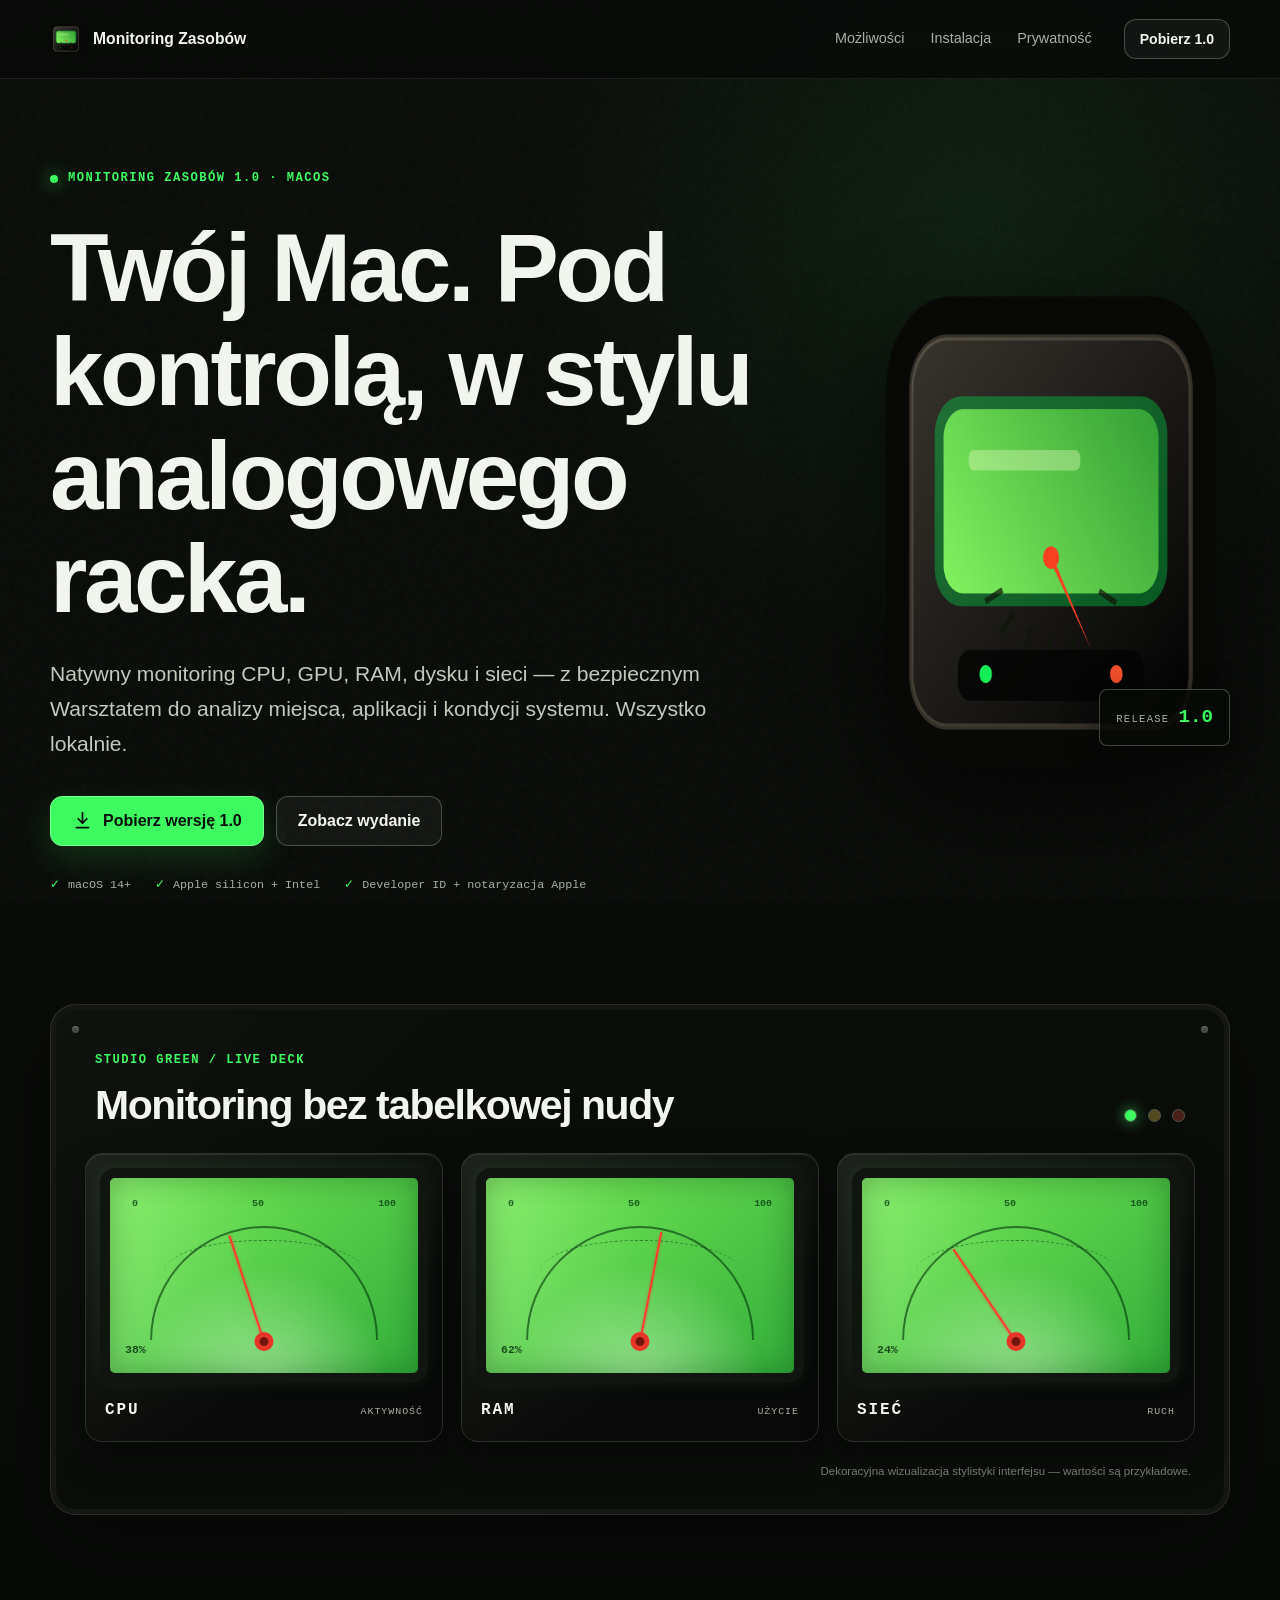
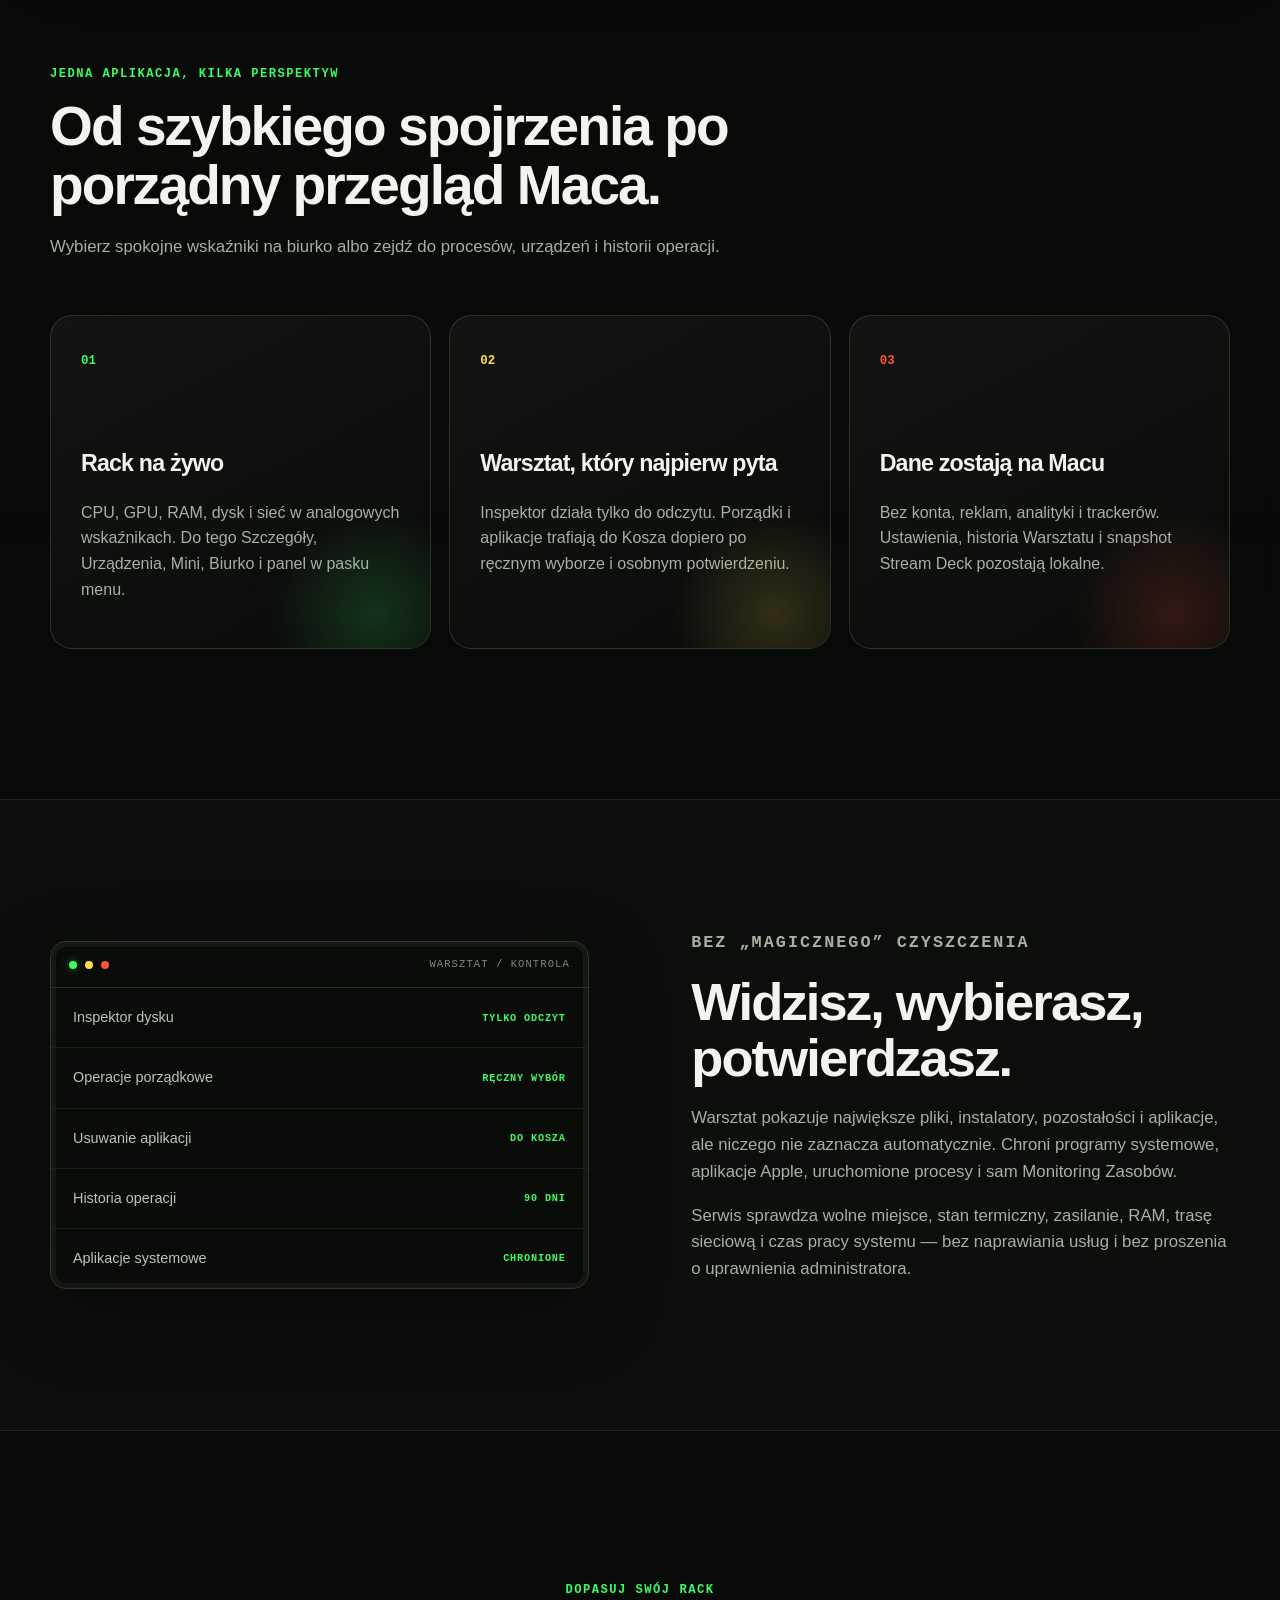
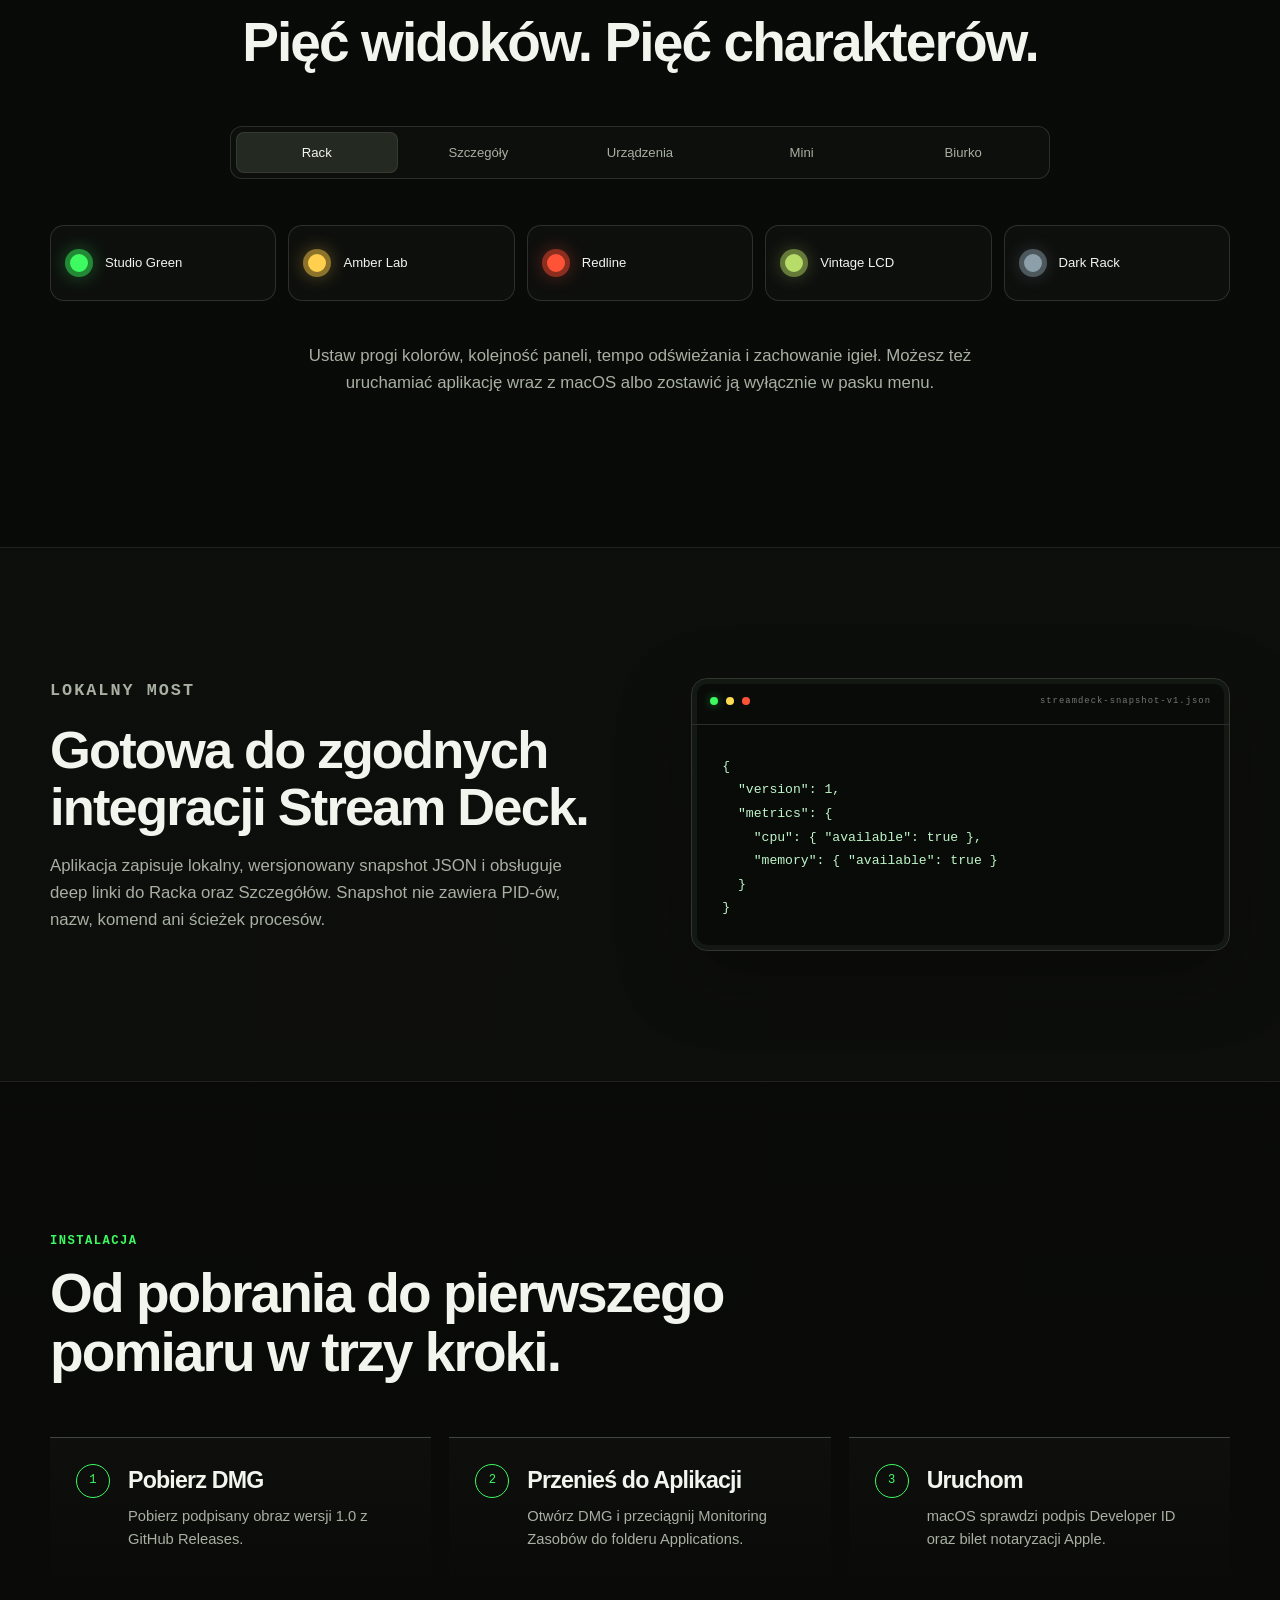
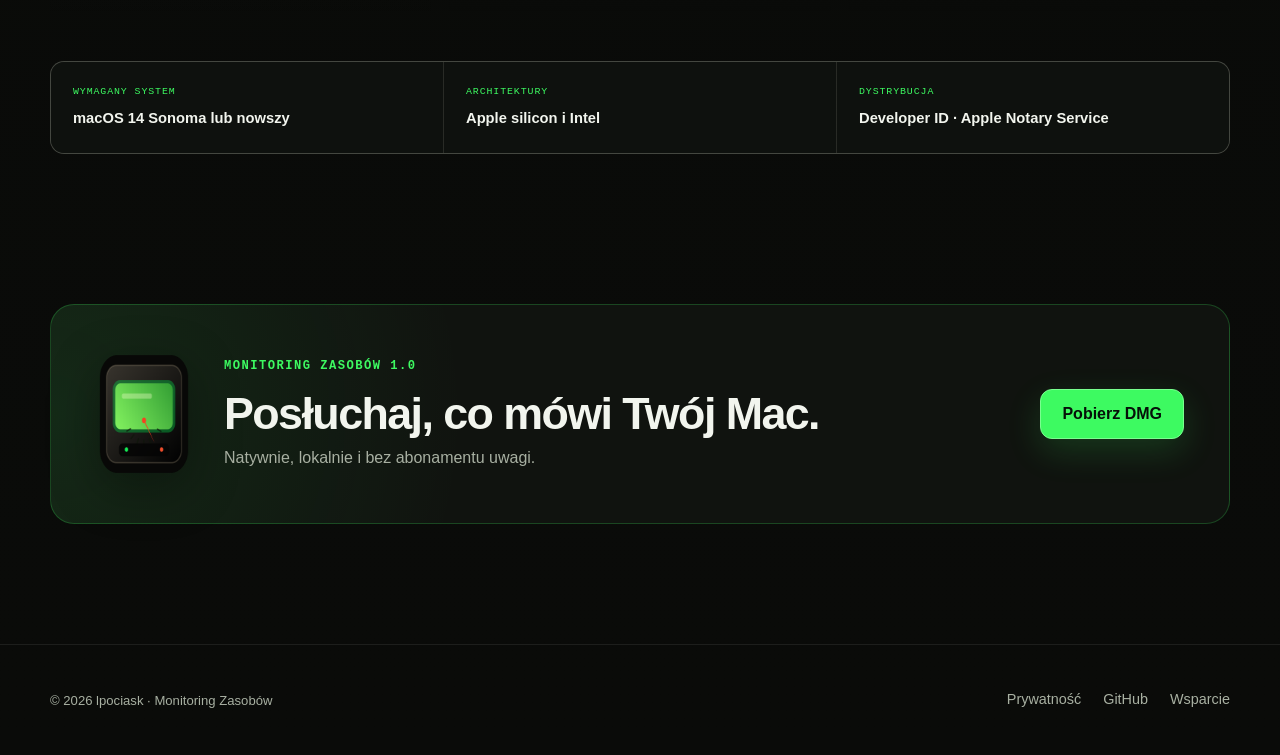
==== index.html @ 0072264d "Publish Monitoring Zasobów 1.0 site" ====
<!doctype html>
<html lang="pl">
  <head>
    <meta charset="utf-8">
    <meta name="viewport" content="width=device-width, initial-scale=1">
    <meta name="color-scheme" content="dark">
    <meta name="theme-color" content="#11140f">
    <meta name="description" content="CPU, GPU, RAM, dysk i sieć w natywnej aplikacji macOS z bezpiecznym, lokalnym Warsztatem. Pobierz Monitoring Zasobów 1.0.">
    <meta property="og:type" content="website">
    <meta property="og:locale" content="pl_PL">
    <meta property="og:title" content="Monitoring Zasobów 1.0">
    <meta property="og:description" content="Twój Mac pod kontrolą — w stylu analogowego racka. Natywny monitoring i lokalny Warsztat dla macOS.">
    <meta property="og:url" content="https://lpociask.github.io/monitoring-zasobow-app/">
    <meta property="og:image" content="https://lpociask.github.io/monitoring-zasobow-app/assets/app-icon.png">
    <meta property="og:image:alt" content="Ikona Monitoring Zasobów — zielony analogowy wskaźnik na czarnym panelu">
    <link rel="canonical" href="https://lpociask.github.io/monitoring-zasobow-app/">
    <link rel="icon" type="image/png" sizes="32x32" href="assets/favicon.png">
    <link rel="apple-touch-icon" href="assets/app-icon.png">
    <link rel="stylesheet" href="styles.css">
    <title>Monitoring Zasobów 1.0 — monitoring Maca w stylu analogowego racka</title>
  </head>
  <body>
    <a class="skip-link" href="#main">Przejdź do treści</a>

    <header class="site-header">
      <nav class="nav shell" aria-label="Główna nawigacja">
        <a class="brand" href="./" aria-label="Monitoring Zasobów — strona główna">
          <img src="assets/favicon.png" width="32" height="32" alt="">
          <span>Monitoring Zasobów</span>
        </a>
        <div class="nav-links">
          <a href="#mozliwosci">Możliwości</a>
          <a href="#instalacja">Instalacja</a>
          <a href="privacy.html">Prywatność</a>
        </div>
        <a class="button button-small" href="https://github.com/lpociask/monitoring-zasobow-app/releases/download/v1.0.0/MonitoringZasobow-1.0-1.dmg">Pobierz 1.0</a>
      </nav>
    </header>

    <main id="main">
      <section class="hero shell">
        <div class="hero-copy">
          <p class="eyebrow"><span class="status-light" aria-hidden="true"></span> Monitoring Zasobów 1.0 · macOS</p>
          <h1>Twój Mac. Pod kontrolą, w stylu analogowego racka.</h1>
          <p class="lead">Natywny monitoring CPU, GPU, RAM, dysku i sieci — z bezpiecznym Warsztatem do analizy miejsca, aplikacji i kondycji systemu. Wszystko lokalnie.</p>
          <div class="hero-actions">
            <a class="button button-primary" href="https://github.com/lpociask/monitoring-zasobow-app/releases/download/v1.0.0/MonitoringZasobow-1.0-1.dmg">
              <svg aria-hidden="true" viewBox="0 0 24 24"><path d="M12 3v12m0 0 5-5m-5 5-5-5M5 20h14"/></svg>
              Pobierz wersję 1.0
            </a>
            <a class="button button-secondary" href="https://github.com/lpociask/monitoring-zasobow-app/releases/tag/v1.0.0">Zobacz wydanie</a>
          </div>
          <ul class="trust-list" aria-label="Wymagania i zgodność">
            <li>macOS 14+</li>
            <li>Apple silicon + Intel</li>
            <li>Developer ID + notaryzacja Apple</li>
          </ul>
        </div>

        <div class="hero-visual">
          <div class="app-orbit" aria-hidden="true"></div>
          <img class="app-icon" src="assets/app-icon.png" width="512" height="512" alt="Ikona Monitoring Zasobów — zielony analogowy wskaźnik na czarnym panelu">
          <div class="version-plate"><span>RELEASE</span><strong>1.0</strong></div>
        </div>
      </section>

      <section class="rack-preview shell" aria-labelledby="rack-heading">
        <div class="rack-topline">
          <div>
            <p class="section-kicker">STUDIO GREEN / LIVE DECK</p>
            <h2 id="rack-heading">Monitoring bez tabelkowej nudy</h2>
          </div>
          <div class="rack-controls" aria-hidden="true"><i></i><i></i><i></i></div>
        </div>

        <div class="meter-grid" aria-label="Wizualizacja stylistyki interfejsu aplikacji">
          <article class="meter-card" style="--needle: -18deg; --signal: 38%">
            <div class="meter-screen">
              <div class="meter-scale"><span>0</span><span>50</span><span>100</span></div>
              <div class="meter-arc"></div>
              <div class="needle"></div>
              <div class="needle-pin"></div>
              <span class="meter-value">38%</span>
            </div>
            <div class="meter-label"><span>CPU</span><small>AKTYWNOŚĆ</small></div>
          </article>
          <article class="meter-card" style="--needle: 11deg; --signal: 62%">
            <div class="meter-screen">
              <div class="meter-scale"><span>0</span><span>50</span><span>100</span></div>
              <div class="meter-arc"></div>
              <div class="needle"></div>
              <div class="needle-pin"></div>
              <span class="meter-value">62%</span>
            </div>
            <div class="meter-label"><span>RAM</span><small>UŻYCIE</small></div>
          </article>
          <article class="meter-card" style="--needle: -34deg; --signal: 24%">
            <div class="meter-screen">
              <div class="meter-scale"><span>0</span><span>50</span><span>100</span></div>
              <div class="meter-arc"></div>
              <div class="needle"></div>
              <div class="needle-pin"></div>
              <span class="meter-value">24%</span>
            </div>
            <div class="meter-label"><span>SIEĆ</span><small>RUCH</small></div>
          </article>
        </div>
        <p class="visual-note">Dekoracyjna wizualizacja stylistyki interfejsu — wartości są przykładowe.</p>
      </section>

      <section class="feature-section shell" id="mozliwosci">
        <div class="section-heading">
          <p class="section-kicker">JEDNA APLIKACJA, KILKA PERSPEKTYW</p>
          <h2>Od szybkiego spojrzenia po porządny przegląd Maca.</h2>
          <p>Wybierz spokojne wskaźniki na biurko albo zejdź do procesów, urządzeń i historii operacji.</p>
        </div>

        <div class="feature-grid">
          <article class="feature-card signal-green">
            <span class="feature-number">01</span>
            <h3>Rack na żywo</h3>
            <p>CPU, GPU, RAM, dysk i sieć w analogowych wskaźnikach. Do tego Szczegóły, Urządzenia, Mini, Biurko i panel w pasku menu.</p>
          </article>
          <article class="feature-card signal-amber">
            <span class="feature-number">02</span>
            <h3>Warsztat, który najpierw pyta</h3>
            <p>Inspektor działa tylko do odczytu. Porządki i aplikacje trafiają do Kosza dopiero po ręcznym wyborze i osobnym potwierdzeniu.</p>
          </article>
          <article class="feature-card signal-red">
            <span class="feature-number">03</span>
            <h3>Dane zostają na Macu</h3>
            <p>Bez konta, reklam, analityki i trackerów. Ustawienia, historia Warsztatu i snapshot Stream Deck pozostają lokalne.</p>
          </article>
        </div>
      </section>

      <section class="workshop-section">
        <div class="shell split-layout">
          <div class="workshop-panel">
            <div class="panel-titlebar">
              <span class="panel-dot green"></span><span class="panel-dot amber"></span><span class="panel-dot red"></span>
              <span>WARSZTAT / KONTROLA</span>
            </div>
            <div class="diagnostic-row"><span>Inspektor dysku</span><strong>TYLKO ODCZYT</strong></div>
            <div class="diagnostic-row"><span>Operacje porządkowe</span><strong>RĘCZNY WYBÓR</strong></div>
            <div class="diagnostic-row"><span>Usuwanie aplikacji</span><strong>DO KOSZA</strong></div>
            <div class="diagnostic-row"><span>Historia operacji</span><strong>90 DNI</strong></div>
            <div class="diagnostic-row"><span>Aplikacje systemowe</span><strong>CHRONIONE</strong></div>
          </div>
          <div class="split-copy">
            <p class="section-kicker">BEZ „MAGICZNEGO” CZYSZCZENIA</p>
            <h2>Widzisz, wybierasz, potwierdzasz.</h2>
            <p>Warsztat pokazuje największe pliki, instalatory, pozostałości i aplikacje, ale niczego nie zaznacza automatycznie. Chroni programy systemowe, aplikacje Apple, uruchomione procesy i sam Monitoring Zasobów.</p>
            <p>Serwis sprawdza wolne miejsce, stan termiczny, zasilanie, RAM, trasę sieciową i czas pracy systemu — bez naprawiania usług i bez proszenia o uprawnienia administratora.</p>
          </div>
        </div>
      </section>

      <section class="modes-section shell">
        <div class="section-heading compact">
          <p class="section-kicker">DOPASUJ SWÓJ RACK</p>
          <h2>Pięć widoków. Pięć charakterów.</h2>
        </div>
        <div class="mode-strip" aria-label="Widoki aplikacji">
          <span class="active">Rack</span><span>Szczegóły</span><span>Urządzenia</span><span>Mini</span><span>Biurko</span>
        </div>
        <div class="theme-grid">
          <div class="theme-chip theme-green"><i></i><span>Studio Green</span></div>
          <div class="theme-chip theme-amber"><i></i><span>Amber Lab</span></div>
          <div class="theme-chip theme-red"><i></i><span>Redline</span></div>
          <div class="theme-chip theme-lcd"><i></i><span>Vintage LCD</span></div>
          <div class="theme-chip theme-dark"><i></i><span>Dark Rack</span></div>
        </div>
        <p class="center-copy">Ustaw progi kolorów, kolejność paneli, tempo odświeżania i zachowanie igieł. Możesz też uruchamiać aplikację wraz z macOS albo zostawić ją wyłącznie w pasku menu.</p>
      </section>

      <section class="integration-section">
        <div class="shell integration-grid">
          <div>
            <p class="section-kicker">LOKALNY MOST</p>
            <h2>Gotowa do zgodnych integracji Stream Deck.</h2>
            <p>Aplikacja zapisuje lokalny, wersjonowany snapshot JSON i obsługuje deep linki do Racka oraz Szczegółów. Snapshot nie zawiera PID-ów, nazw, komend ani ścieżek procesów.</p>
          </div>
          <div class="code-card" aria-label="Przykład lokalnego snapshotu Stream Deck">
            <div class="code-card-top"><span></span><span></span><span></span><small>streamdeck-snapshot-v1.json</small></div>
            <pre><code>{
  "version": 1,
  "metrics": {
    "cpu": { "available": true },
    "memory": { "available": true }
  }
}</code></pre>
          </div>
        </div>
      </section>

      <section class="install-section shell" id="instalacja">
        <div class="section-heading">
          <p class="section-kicker">INSTALACJA</p>
          <h2>Od pobrania do pierwszego pomiaru w trzy kroki.</h2>
        </div>
        <ol class="steps">
          <li><span>1</span><div><h3>Pobierz DMG</h3><p>Pobierz podpisany obraz wersji 1.0 z GitHub Releases.</p></div></li>
          <li><span>2</span><div><h3>Przenieś do Aplikacji</h3><p>Otwórz DMG i przeciągnij Monitoring Zasobów do folderu Applications.</p></div></li>
          <li><span>3</span><div><h3>Uruchom</h3><p>macOS sprawdzi podpis Developer ID oraz bilet notaryzacji Apple.</p></div></li>
        </ol>
        <div class="requirements">
          <div><span>WYMAGANY SYSTEM</span><strong>macOS 14 Sonoma lub nowszy</strong></div>
          <div><span>ARCHITEKTURY</span><strong>Apple silicon i Intel</strong></div>
          <div><span>DYSTRYBUCJA</span><strong>Developer ID · Apple Notary Service</strong></div>
        </div>
      </section>

      <section class="final-cta shell">
        <img src="assets/app-icon.png" width="128" height="128" alt="">
        <div>
          <p class="section-kicker">MONITORING ZASOBÓW 1.0</p>
          <h2>Posłuchaj, co mówi Twój Mac.</h2>
          <p>Natywnie, lokalnie i bez abonamentu uwagi.</p>
        </div>
        <a class="button button-primary" href="https://github.com/lpociask/monitoring-zasobow-app/releases/download/v1.0.0/MonitoringZasobow-1.0-1.dmg">Pobierz DMG</a>
      </section>
    </main>

    <footer class="footer">
      <div class="shell footer-inner">
        <p>© 2026 lpociask · Monitoring Zasobów</p>
        <nav aria-label="Stopka">
          <a href="privacy.html">Prywatność</a>
          <a href="https://github.com/lpociask/monitoring-zasobow-app">GitHub</a>
          <a href="https://github.com/lpociask/monitoring-zasobow-app/issues">Wsparcie</a>
        </nav>
      </div>
    </footer>
  </body>
</html>
---- styles.css ----
:root {
  color-scheme: dark;
  --bg: #080a08;
  --bg-soft: #0e110e;
  --panel: #131712;
  --panel-high: #1a1f18;
  --line: rgba(229, 238, 221, 0.14);
  --line-bright: rgba(229, 238, 221, 0.26);
  --text: #f2f5ee;
  --muted: #a8b0a2;
  --green: #3dfa61;
  --green-dark: #0d6e29;
  --amber: #ffdb52;
  --red: #ff5338;
  --brass: #bd9b59;
  --shell: min(1180px, calc(100% - 40px));
  --radius: 22px;
  font-family: -apple-system, BlinkMacSystemFont, "SF Pro Display", "Segoe UI", sans-serif;
  font-synthesis: none;
}

* {
  box-sizing: border-box;
}

html {
  scroll-behavior: smooth;
}

body {
  margin: 0;
  min-width: 320px;
  background:
    radial-gradient(circle at 76% 4%, rgba(61, 250, 97, 0.08), transparent 28rem),
    linear-gradient(180deg, #0a0d09 0%, var(--bg) 38%, #0a0b09 100%);
  color: var(--text);
  line-height: 1.6;
  overflow-x: hidden;
}

body::before {
  position: fixed;
  inset: 0;
  z-index: -1;
  content: "";
  pointer-events: none;
  opacity: 0.15;
  background-image: url("data:image/svg+xml,%3Csvg viewBox='0 0 180 180' xmlns='http://www.w3.org/2000/svg'%3E%3Cfilter id='n'%3E%3CfeTurbulence type='fractalNoise' baseFrequency='.9' numOctaves='3' stitchTiles='stitch'/%3E%3C/filter%3E%3Crect width='100%25' height='100%25' filter='url(%23n)' opacity='.18'/%3E%3C/svg%3E");
}

a {
  color: inherit;
}

img,
svg {
  display: block;
  max-width: 100%;
}

h1,
h2,
h3,
p {
  margin-top: 0;
}

h1,
h2,
h3 {
  line-height: 1.08;
  letter-spacing: -0.035em;
}

h1 {
  max-width: 780px;
  margin-bottom: 26px;
  font-size: clamp(3.1rem, 7.5vw, 6.7rem);
  font-weight: 750;
}

h2 {
  margin-bottom: 18px;
  font-size: clamp(2.15rem, 4.3vw, 4.3rem);
  font-weight: 720;
}

h3 {
  font-size: 1.45rem;
}

.shell {
  width: var(--shell);
  margin-inline: auto;
}

.skip-link {
  position: fixed;
  top: 12px;
  left: 12px;
  z-index: 100;
  padding: 10px 14px;
  border-radius: 8px;
  background: var(--green);
  color: #061009;
  font-weight: 700;
  transform: translateY(-160%);
  transition: transform 160ms ease;
}

.skip-link:focus {
  transform: translateY(0);
}

:focus-visible {
  outline: 3px solid var(--amber);
  outline-offset: 4px;
}

.site-header {
  position: relative;
  z-index: 20;
  border-bottom: 1px solid rgba(255, 255, 255, 0.08);
  background: rgba(8, 10, 8, 0.78);
  backdrop-filter: blur(18px);
}

.nav {
  min-height: 78px;
  display: flex;
  align-items: center;
  gap: 32px;
}

.brand {
  display: inline-flex;
  align-items: center;
  gap: 11px;
  font-size: 0.98rem;
  font-weight: 680;
  text-decoration: none;
  white-space: nowrap;
}

.brand img {
  border-radius: 8px;
}

.nav-links {
  display: flex;
  gap: 26px;
  margin-left: auto;
}

.nav-links a,
.footer a {
  color: var(--muted);
  font-size: 0.9rem;
  text-decoration: none;
  transition: color 160ms ease;
}

.nav-links a:hover,
.footer a:hover {
  color: var(--text);
}

.button {
  display: inline-flex;
  align-items: center;
  justify-content: center;
  gap: 10px;
  min-height: 50px;
  padding: 0 21px;
  border: 1px solid transparent;
  border-radius: 12px;
  font-weight: 700;
  line-height: 1;
  text-decoration: none;
  transition: transform 160ms ease, border-color 160ms ease, background 160ms ease, box-shadow 160ms ease;
}

.button:hover {
  transform: translateY(-2px);
}

.button svg {
  width: 21px;
  fill: none;
  stroke: currentColor;
  stroke-linecap: round;
  stroke-linejoin: round;
  stroke-width: 2;
}

.button-small {
  min-height: 40px;
  margin-left: 0;
  padding-inline: 15px;
  border-color: var(--line-bright);
  background: rgba(255, 255, 255, 0.045);
  font-size: 0.88rem;
}

.button-primary {
  border-color: #79ff8f;
  background: var(--green);
  color: #061009;
  box-shadow: 0 12px 34px rgba(61, 250, 97, 0.16);
}

.button-primary:hover {
  box-shadow: 0 16px 40px rgba(61, 250, 97, 0.25);
}

.button-secondary {
  border-color: var(--line-bright);
  background: rgba(255, 255, 255, 0.045);
}

.button-secondary:hover,
.button-small:hover {
  border-color: rgba(255, 255, 255, 0.42);
  background: rgba(255, 255, 255, 0.075);
}

.hero {
  display: grid;
  grid-template-columns: minmax(0, 1.36fr) minmax(320px, 0.64fr);
  align-items: center;
  gap: 60px;
  min-height: 770px;
  padding-block: 90px 110px;
}

.eyebrow,
.section-kicker {
  color: var(--green);
  font-family: ui-monospace, "SFMono-Regular", Menlo, monospace;
  font-size: 0.76rem;
  font-weight: 760;
  letter-spacing: 0.12em;
  text-transform: uppercase;
}

.eyebrow {
  display: flex;
  align-items: center;
  gap: 10px;
  margin-bottom: 28px;
}

.status-light {
  width: 8px;
  height: 8px;
  border-radius: 50%;
  background: var(--green);
  box-shadow: 0 0 18px var(--green);
}

.lead {
  max-width: 700px;
  margin-bottom: 34px;
  color: #c2c9bd;
  font-size: clamp(1.1rem, 2vw, 1.32rem);
  line-height: 1.65;
}

.hero-actions {
  display: flex;
  flex-wrap: wrap;
  gap: 12px;
}

.trust-list {
  display: flex;
  flex-wrap: wrap;
  gap: 12px 24px;
  padding: 0;
  margin: 30px 0 0;
  color: var(--muted);
  font-family: ui-monospace, "SFMono-Regular", Menlo, monospace;
  font-size: 0.73rem;
  list-style: none;
}

.trust-list li::before {
  margin-right: 8px;
  color: var(--green);
  content: "✓";
}

.hero-visual {
  position: relative;
  display: grid;
  place-items: center;
  min-height: 460px;
}

.app-icon {
  position: relative;
  z-index: 2;
  width: min(100%, 420px);
  filter: drop-shadow(0 34px 50px rgba(0, 0, 0, 0.58));
  animation: icon-float 7s ease-in-out infinite;
}

.app-orbit {
  position: absolute;
  width: 84%;
  aspect-ratio: 1;
  border: 1px solid rgba(61, 250, 97, 0.22);
  border-radius: 50%;
  background: radial-gradient(circle, rgba(61, 250, 97, 0.14), transparent 67%);
  box-shadow: inset 0 0 80px rgba(61, 250, 97, 0.06), 0 0 90px rgba(61, 250, 97, 0.06);
}

.app-orbit::before,
.app-orbit::after {
  position: absolute;
  inset: 11%;
  border: 1px dashed rgba(255, 219, 82, 0.17);
  border-radius: inherit;
  content: "";
}

.app-orbit::after {
  inset: 25%;
  border-color: rgba(255, 255, 255, 0.1);
}

.version-plate {
  position: absolute;
  right: 0;
  bottom: 42px;
  z-index: 3;
  display: flex;
  align-items: baseline;
  gap: 9px;
  padding: 12px 16px;
  border: 1px solid var(--line-bright);
  border-radius: 8px;
  background: rgba(8, 10, 8, 0.86);
  box-shadow: 0 10px 35px rgba(0, 0, 0, 0.45);
  font-family: ui-monospace, "SFMono-Regular", Menlo, monospace;
}

.version-plate span {
  color: var(--muted);
  font-size: 0.66rem;
  letter-spacing: 0.12em;
}

.version-plate strong {
  color: var(--green);
  font-size: 1.2rem;
}

.rack-preview {
  position: relative;
  padding: 34px;
  border: 1px solid rgba(255, 255, 255, 0.13);
  border-radius: 26px;
  background:
    linear-gradient(135deg, rgba(255, 255, 255, 0.025), transparent 32%),
    #0a0c0a;
  box-shadow: inset 0 0 0 5px #131611, 0 30px 80px rgba(0, 0, 0, 0.38);
}

.rack-preview::before,
.rack-preview::after {
  position: absolute;
  top: 21px;
  width: 7px;
  height: 7px;
  border-radius: 50%;
  background: #474a43;
  box-shadow: inset 0 1px 1px rgba(255, 255, 255, 0.25);
  content: "";
}

.rack-preview::before { left: 21px; }
.rack-preview::after { right: 21px; }

.rack-topline {
  display: flex;
  align-items: end;
  justify-content: space-between;
  gap: 30px;
  padding: 12px 10px 26px;
}

.rack-topline h2 {
  margin: 0;
  font-size: clamp(1.9rem, 3.2vw, 3rem);
}

.rack-controls {
  display: flex;
  gap: 11px;
  padding-bottom: 5px;
}

.rack-controls i {
  width: 13px;
  height: 13px;
  border: 1px solid #4e554a;
  border-radius: 50%;
  background: #252922;
}

.rack-controls i:first-child { background: var(--green); box-shadow: 0 0 14px rgba(61, 250, 97, 0.65); }
.rack-controls i:nth-child(2) { background: #53491e; }
.rack-controls i:nth-child(3) { background: #482018; }

.meter-grid {
  display: grid;
  grid-template-columns: repeat(3, 1fr);
  gap: 18px;
}

.meter-card {
  padding: 14px;
  border: 1px solid #2c302a;
  border-radius: 17px;
  background: linear-gradient(145deg, #1e221c, #080908 70%);
  box-shadow: inset 0 1px rgba(255, 255, 255, 0.09), 0 16px 35px rgba(0, 0, 0, 0.3);
}

.meter-screen {
  position: relative;
  min-height: 215px;
  overflow: hidden;
  border: 10px solid #11150f;
  border-radius: 15px;
  background:
    linear-gradient(90deg, rgba(255, 255, 255, 0.13), transparent 48%),
    radial-gradient(circle at 50% 110%, rgba(226, 255, 215, 0.55), transparent 48%),
    linear-gradient(135deg, #79ed59, #33ae3a);
  box-shadow: inset 0 0 30px rgba(0, 45, 10, 0.32), 0 0 20px rgba(61, 250, 97, 0.08);
}

.meter-scale {
  position: absolute;
  top: 18px;
  right: 22px;
  left: 22px;
  display: flex;
  justify-content: space-between;
  color: rgba(4, 52, 15, 0.75);
  font-family: ui-monospace, "SFMono-Regular", Menlo, monospace;
  font-size: 0.62rem;
  font-weight: 800;
}

.meter-arc {
  position: absolute;
  top: 48px;
  left: 50%;
  width: 74%;
  aspect-ratio: 2 / 1;
  border: 2px solid rgba(5, 55, 17, 0.62);
  border-bottom: 0;
  border-radius: 999px 999px 0 0;
  transform: translateX(-50%);
}

.meter-arc::before {
  position: absolute;
  inset: 12px 12px auto;
  height: 56%;
  border-top: 1px dashed rgba(6, 57, 18, 0.55);
  border-radius: 50%;
  content: "";
}

.needle {
  position: absolute;
  bottom: 31px;
  left: 50%;
  z-index: 2;
  width: 2px;
  height: 112px;
  border-radius: 2px;
  background: #ff3d2f;
  box-shadow: 0 0 3px rgba(255, 40, 30, 0.55);
  transform: translateX(-50%) rotate(var(--needle));
  transform-origin: 50% 100%;
}

.needle-pin {
  position: absolute;
  bottom: 22px;
  left: 50%;
  z-index: 3;
  width: 19px;
  height: 19px;
  border: 5px solid #e73529;
  border-radius: 50%;
  background: #75160e;
  transform: translateX(-50%);
}

.meter-value {
  position: absolute;
  bottom: 14px;
  left: 15px;
  color: rgba(5, 42, 13, 0.8);
  font-family: ui-monospace, "SFMono-Regular", Menlo, monospace;
  font-size: 0.72rem;
  font-weight: 800;
}

.meter-label {
  display: flex;
  align-items: baseline;
  justify-content: space-between;
  gap: 12px;
  padding: 15px 5px 3px;
  font-family: ui-monospace, "SFMono-Regular", Menlo, monospace;
}

.meter-label span { font-weight: 800; letter-spacing: 0.12em; }
.meter-label small { color: var(--muted); font-size: 0.62rem; letter-spacing: 0.1em; }

.visual-note {
  margin: 20px 4px 0;
  color: #737b70;
  font-size: 0.72rem;
  text-align: right;
}

.feature-section,
.modes-section,
.install-section {
  padding-block: 150px;
}

.section-heading {
  max-width: 820px;
  margin-bottom: 54px;
}

.section-heading p:last-child,
.split-copy p,
.integration-grid p,
.center-copy {
  color: var(--muted);
  font-size: 1.05rem;
}

.feature-grid {
  display: grid;
  grid-template-columns: repeat(3, 1fr);
  gap: 18px;
}

.feature-card {
  position: relative;
  min-height: 330px;
  padding: 30px;
  overflow: hidden;
  border: 1px solid var(--line);
  border-radius: var(--radius);
  background: linear-gradient(150deg, rgba(255, 255, 255, 0.045), rgba(255, 255, 255, 0.012));
}

.feature-card::after {
  position: absolute;
  right: -50px;
  bottom: -70px;
  width: 210px;
  height: 210px;
  border-radius: 50%;
  background: radial-gradient(circle, var(--card-signal), transparent 68%);
  content: "";
  opacity: 0.16;
}

.feature-card h3 { margin-top: 80px; }
.feature-card p { color: var(--muted); }
.feature-number { color: var(--card-signal); font-family: ui-monospace, "SFMono-Regular", Menlo, monospace; font-size: 0.78rem; font-weight: 800; }
.signal-green { --card-signal: var(--green); }
.signal-amber { --card-signal: var(--amber); }
.signal-red { --card-signal: var(--red); }

.workshop-section,
.integration-section {
  border-block: 1px solid rgba(255, 255, 255, 0.08);
  background: rgba(255, 255, 255, 0.018);
}

.split-layout,
.integration-grid {
  display: grid;
  grid-template-columns: 1fr 1fr;
  align-items: center;
  gap: clamp(50px, 8vw, 110px);
  padding-block: 130px;
}

.workshop-panel,
.code-card {
  overflow: hidden;
  border: 1px solid #31362e;
  border-radius: 16px;
  background: #090b09;
  box-shadow: 0 24px 70px rgba(0, 0, 0, 0.42), inset 0 0 0 5px #141813;
}

.panel-titlebar,
.code-card-top {
  display: flex;
  align-items: center;
  gap: 8px;
  min-height: 46px;
  padding: 0 18px;
  border-bottom: 1px solid #2a2f28;
  color: #7f887b;
  font-family: ui-monospace, "SFMono-Regular", Menlo, monospace;
  font-size: 0.66rem;
  letter-spacing: 0.1em;
}

.panel-dot,
.code-card-top span {
  display: block;
  width: 8px;
  height: 8px;
  border-radius: 50%;
}

.panel-dot.green,
.code-card-top span:first-child { background: var(--green); box-shadow: 0 0 10px rgba(61, 250, 97, 0.45); }
.panel-dot.amber,
.code-card-top span:nth-child(2) { background: var(--amber); }
.panel-dot.red,
.code-card-top span:nth-child(3) { background: var(--red); }
.panel-titlebar > span:last-child { margin-left: auto; }

.diagnostic-row {
  display: flex;
  align-items: center;
  justify-content: space-between;
  gap: 20px;
  padding: 18px 22px;
  border-bottom: 1px solid #1d211c;
  color: #bcc4b7;
  font-size: 0.9rem;
}

.diagnostic-row:last-child { border-bottom: 0; }
.diagnostic-row strong { color: var(--green); font-family: ui-monospace, "SFMono-Regular", Menlo, monospace; font-size: 0.64rem; letter-spacing: 0.08em; text-align: right; }
.split-copy h2 { font-size: clamp(2.3rem, 4.1vw, 4rem); }

.section-heading.compact {
  margin-inline: auto;
  text-align: center;
}

.mode-strip {
  display: grid;
  grid-template-columns: repeat(5, 1fr);
  max-width: 820px;
  padding: 5px;
  margin: 0 auto 46px;
  border: 1px solid var(--line);
  border-radius: 12px;
  background: #0c0f0c;
}

.mode-strip span {
  padding: 10px 12px;
  border-radius: 8px;
  color: var(--muted);
  font-size: 0.82rem;
  text-align: center;
}

.mode-strip .active {
  background: #242a22;
  color: var(--text);
  box-shadow: inset 0 0 0 1px rgba(255, 255, 255, 0.08);
}

.theme-grid {
  display: grid;
  grid-template-columns: repeat(5, 1fr);
  gap: 12px;
}

.theme-chip {
  display: flex;
  align-items: center;
  gap: 12px;
  min-height: 76px;
  padding: 14px;
  border: 1px solid var(--line);
  border-radius: 14px;
  background: rgba(255, 255, 255, 0.025);
  font-size: 0.82rem;
}

.theme-chip i {
  width: 28px;
  height: 28px;
  flex: 0 0 auto;
  border: 5px solid rgba(0, 0, 0, 0.45);
  border-radius: 50%;
  background: var(--theme-color);
  box-shadow: 0 0 18px var(--theme-glow);
}

.theme-green { --theme-color: #3dfa61; --theme-glow: rgba(61, 250, 97, 0.3); }
.theme-amber { --theme-color: #ffcf4d; --theme-glow: rgba(255, 207, 77, 0.3); }
.theme-red { --theme-color: #ff5338; --theme-glow: rgba(255, 83, 56, 0.3); }
.theme-lcd { --theme-color: #b8dc68; --theme-glow: rgba(184, 220, 104, 0.25); }
.theme-dark { --theme-color: #8ba0a8; --theme-glow: rgba(139, 160, 168, 0.22); }

.center-copy {
  max-width: 740px;
  margin: 42px auto 0;
  text-align: center;
}

.integration-grid h2 { font-size: clamp(2.3rem, 4.1vw, 4rem); }
.code-card-top small { margin-left: auto; color: #727a6f; }
.code-card pre { padding: 30px; margin: 0; overflow: auto; color: #bff6c9; font-family: ui-monospace, "SFMono-Regular", Menlo, monospace; font-size: 0.82rem; line-height: 1.8; }

.steps {
  display: grid;
  grid-template-columns: repeat(3, 1fr);
  gap: 18px;
  padding: 0;
  margin: 0;
  list-style: none;
}

.steps li {
  display: flex;
  gap: 18px;
  min-height: 190px;
  padding: 26px;
  border-top: 1px solid var(--line-bright);
  background: linear-gradient(180deg, rgba(255, 255, 255, 0.025), transparent);
}

.steps > li > span {
  display: grid;
  width: 34px;
  height: 34px;
  flex: 0 0 auto;
  place-items: center;
  border: 1px solid var(--green);
  border-radius: 50%;
  color: var(--green);
  font-family: ui-monospace, "SFMono-Regular", Menlo, monospace;
  font-size: 0.76rem;
}

.steps h3 { margin: 4px 0 12px; }
.steps p { color: var(--muted); font-size: 0.92rem; }

.requirements {
  display: grid;
  grid-template-columns: repeat(3, 1fr);
  gap: 1px;
  margin-top: 34px;
  overflow: hidden;
  border: 1px solid var(--line);
  border-radius: 14px;
  background: var(--line);
}

.requirements div {
  display: flex;
  flex-direction: column;
  gap: 8px;
  padding: 22px;
  background: #0e110e;
}

.requirements span { color: var(--green); font-family: ui-monospace, "SFMono-Regular", Menlo, monospace; font-size: 0.62rem; letter-spacing: 0.09em; }
.requirements strong { font-size: 0.92rem; }

.final-cta {
  display: grid;
  grid-template-columns: auto 1fr auto;
  align-items: center;
  gap: 32px;
  padding: 45px;
  margin-bottom: 120px;
  border: 1px solid rgba(61, 250, 97, 0.22);
  border-radius: 24px;
  background: radial-gradient(circle at 0 50%, rgba(61, 250, 97, 0.1), transparent 35%), #10130f;
}

.final-cta img { width: 96px; filter: drop-shadow(0 14px 25px rgba(0, 0, 0, 0.35)); }
.final-cta h2 { margin-bottom: 8px; font-size: clamp(1.9rem, 3.5vw, 3.3rem); }
.final-cta p:last-child { margin: 0; color: var(--muted); }

.footer {
  border-top: 1px solid rgba(255, 255, 255, 0.08);
  color: var(--muted);
}

.footer-inner {
  display: flex;
  align-items: center;
  justify-content: space-between;
  gap: 30px;
  min-height: 110px;
}

.footer p { margin: 0; font-size: 0.82rem; }
.footer nav { display: flex; gap: 22px; }

.policy-main {
  padding-block: 100px 140px;
}

.policy-hero {
  max-width: 900px;
  margin-bottom: 76px;
}

.policy-hero h1 {
  font-size: clamp(3rem, 7vw, 6.2rem);
}

.policy-date {
  color: #747d71;
  font-family: ui-monospace, "SFMono-Regular", Menlo, monospace;
  font-size: 0.72rem;
}

.policy-content {
  max-width: 830px;
}

.policy-content section {
  padding: 35px 0;
  border-top: 1px solid var(--line);
}

.policy-content h2 {
  margin-bottom: 18px;
  font-size: clamp(1.55rem, 3vw, 2.3rem);
}

.policy-content p {
  color: #b5bdb0;
}

.policy-content a {
  color: var(--green);
  text-underline-offset: 3px;
}

.policy-content code {
  padding: 2px 6px;
  border-radius: 4px;
  background: #1c211a;
  color: #d5f7d9;
}

@keyframes icon-float {
  0%, 100% { transform: translateY(0) rotate(-1deg); }
  50% { transform: translateY(-12px) rotate(1deg); }
}

@media (max-width: 980px) {
  .hero {
    grid-template-columns: 1fr;
    min-height: 0;
    padding-top: 80px;
  }

  .hero-visual {
    min-height: 390px;
  }

  .app-icon { width: min(78vw, 390px); }
  .app-orbit { width: min(72vw, 400px); }
  .version-plate { right: 14%; }
  .feature-grid { grid-template-columns: 1fr; }
  .feature-card { min-height: 260px; }
  .feature-card h3 { margin-top: 50px; }
  .split-layout,
  .integration-grid { grid-template-columns: 1fr; }
  .theme-grid { grid-template-columns: repeat(3, 1fr); }
  .steps { grid-template-columns: 1fr; }
  .steps li { min-height: 0; }
  .final-cta { grid-template-columns: auto 1fr; }
  .final-cta .button { grid-column: 1 / -1; }
}

@media (max-width: 760px) {
  :root { --shell: min(100% - 28px, 1180px); }
  .nav { min-height: 68px; gap: 14px; }
  .nav-links { display: none; }
  .nav .button { margin-left: auto; }
  .brand span { display: none; }
  .hero { gap: 30px; padding-block: 66px 86px; }
  .hero h1 { font-size: clamp(3rem, 14.5vw, 4.7rem); }
  .hero-actions { align-items: stretch; flex-direction: column; }
  .hero-actions .button { width: 100%; }
  .trust-list { align-items: flex-start; flex-direction: column; }
  .hero-visual { min-height: 330px; }
  .version-plate { right: 4%; bottom: 15px; }
  .rack-preview { width: calc(100% - 16px); padding: 24px 16px; }
  .rack-topline { align-items: flex-start; flex-direction: column; }
  .meter-grid { grid-template-columns: 1fr; }
  .meter-card:nth-child(n + 2) { display: none; }
  .visual-note { text-align: left; }
  .feature-section,
  .modes-section,
  .install-section { padding-block: 100px; }
  .split-layout,
  .integration-grid { padding-block: 100px; }
  .mode-strip { grid-template-columns: 1fr 1fr; }
  .mode-strip span:last-child { grid-column: 1 / -1; }
  .theme-grid { grid-template-columns: 1fr 1fr; }
  .theme-chip:last-child { grid-column: 1 / -1; }
  .requirements { grid-template-columns: 1fr; }
  .final-cta { grid-template-columns: 1fr; padding: 30px; }
  .final-cta img { width: 76px; }
  .footer-inner { align-items: flex-start; flex-direction: column; justify-content: center; padding-block: 28px; }
  .footer nav { flex-wrap: wrap; }
  .policy-main { padding-block: 72px 100px; }
}

@media (prefers-reduced-motion: reduce) {
  html { scroll-behavior: auto; }
  *, *::before, *::after { animation-duration: 0.01ms !important; animation-iteration-count: 1 !important; transition-duration: 0.01ms !important; }
}
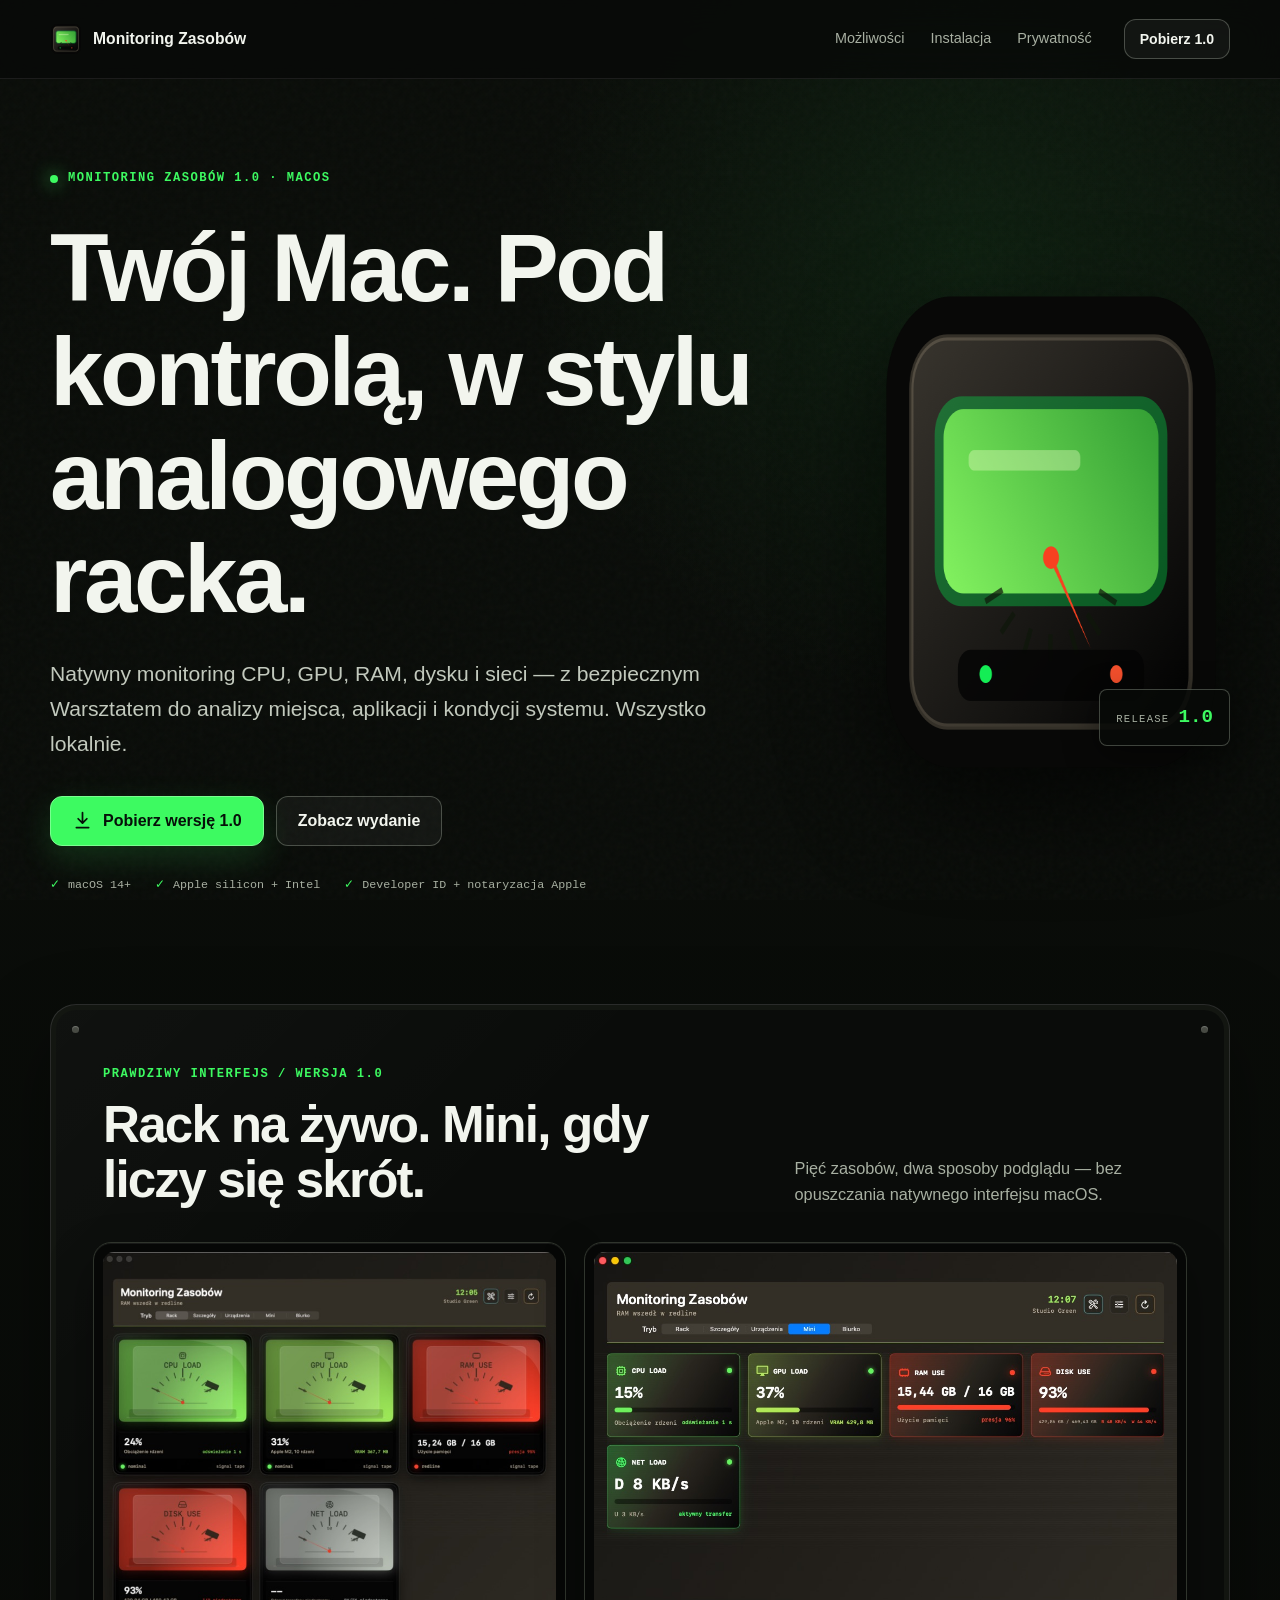
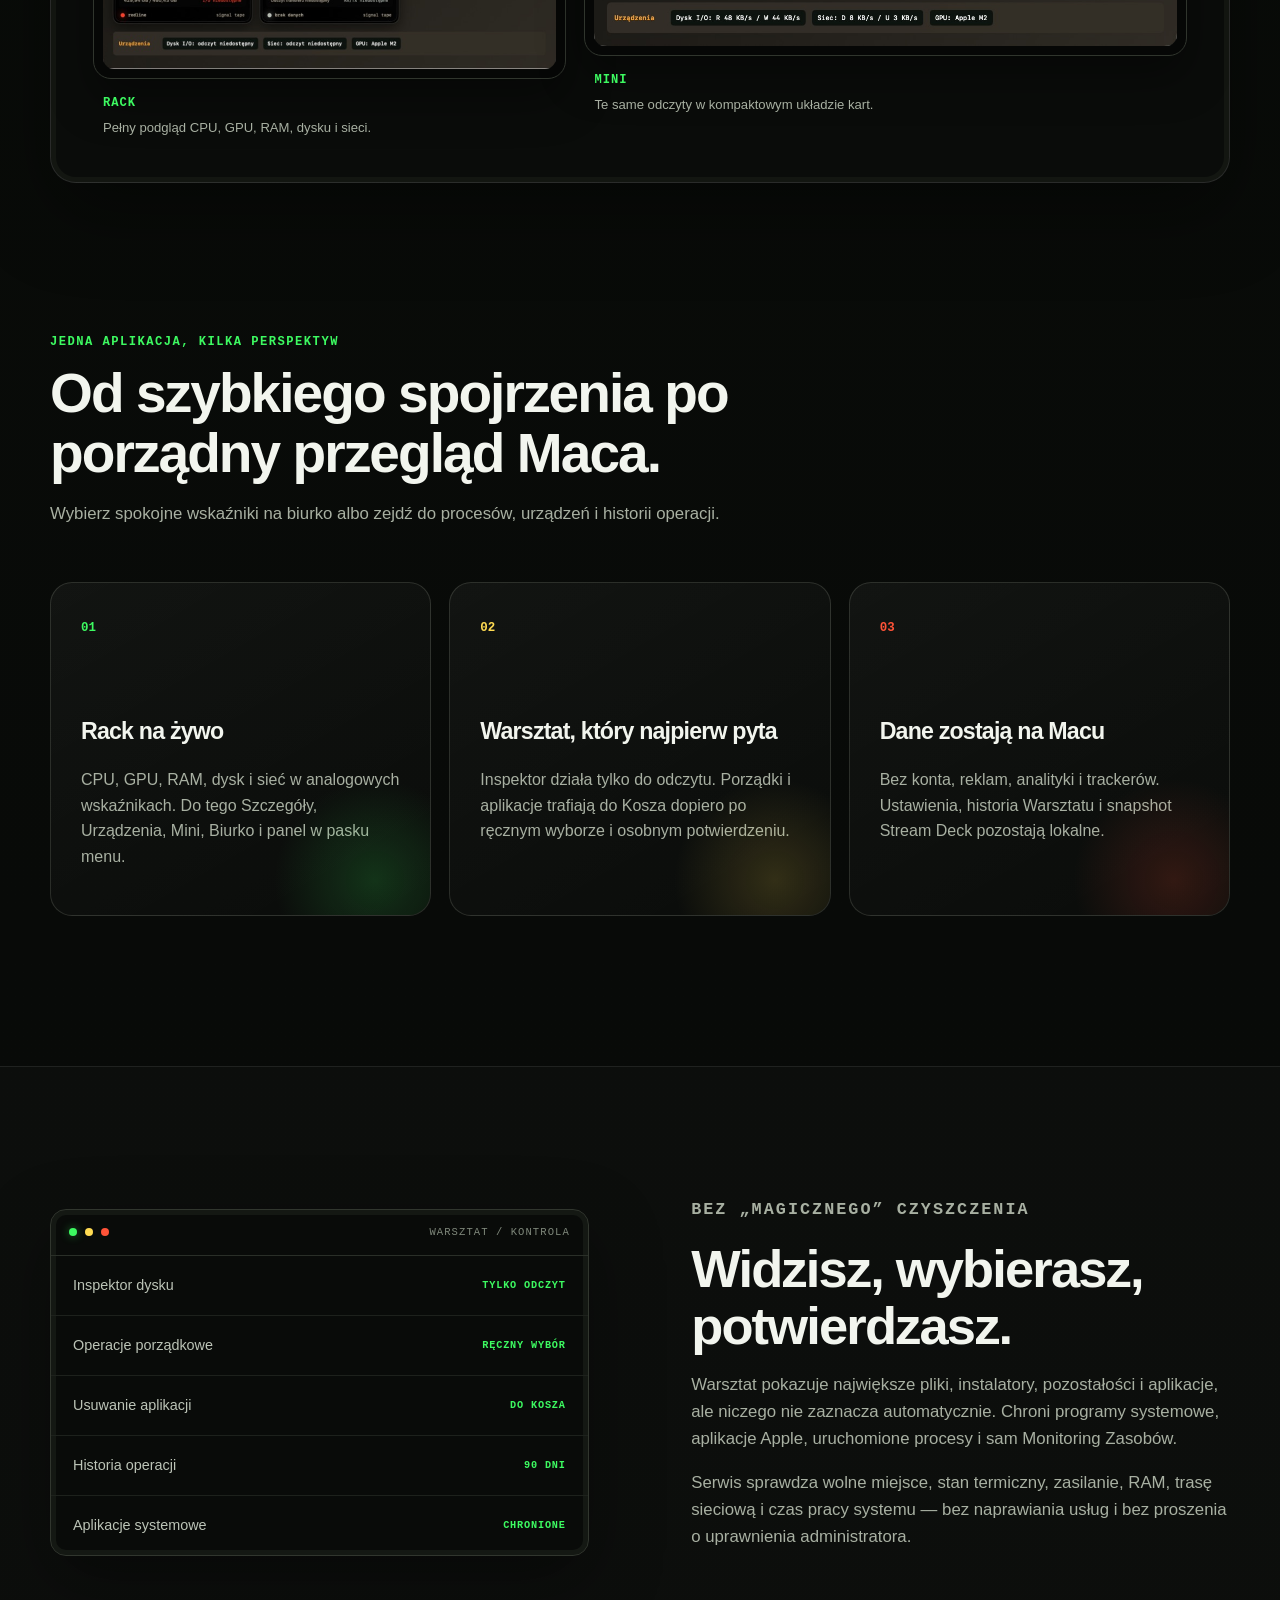
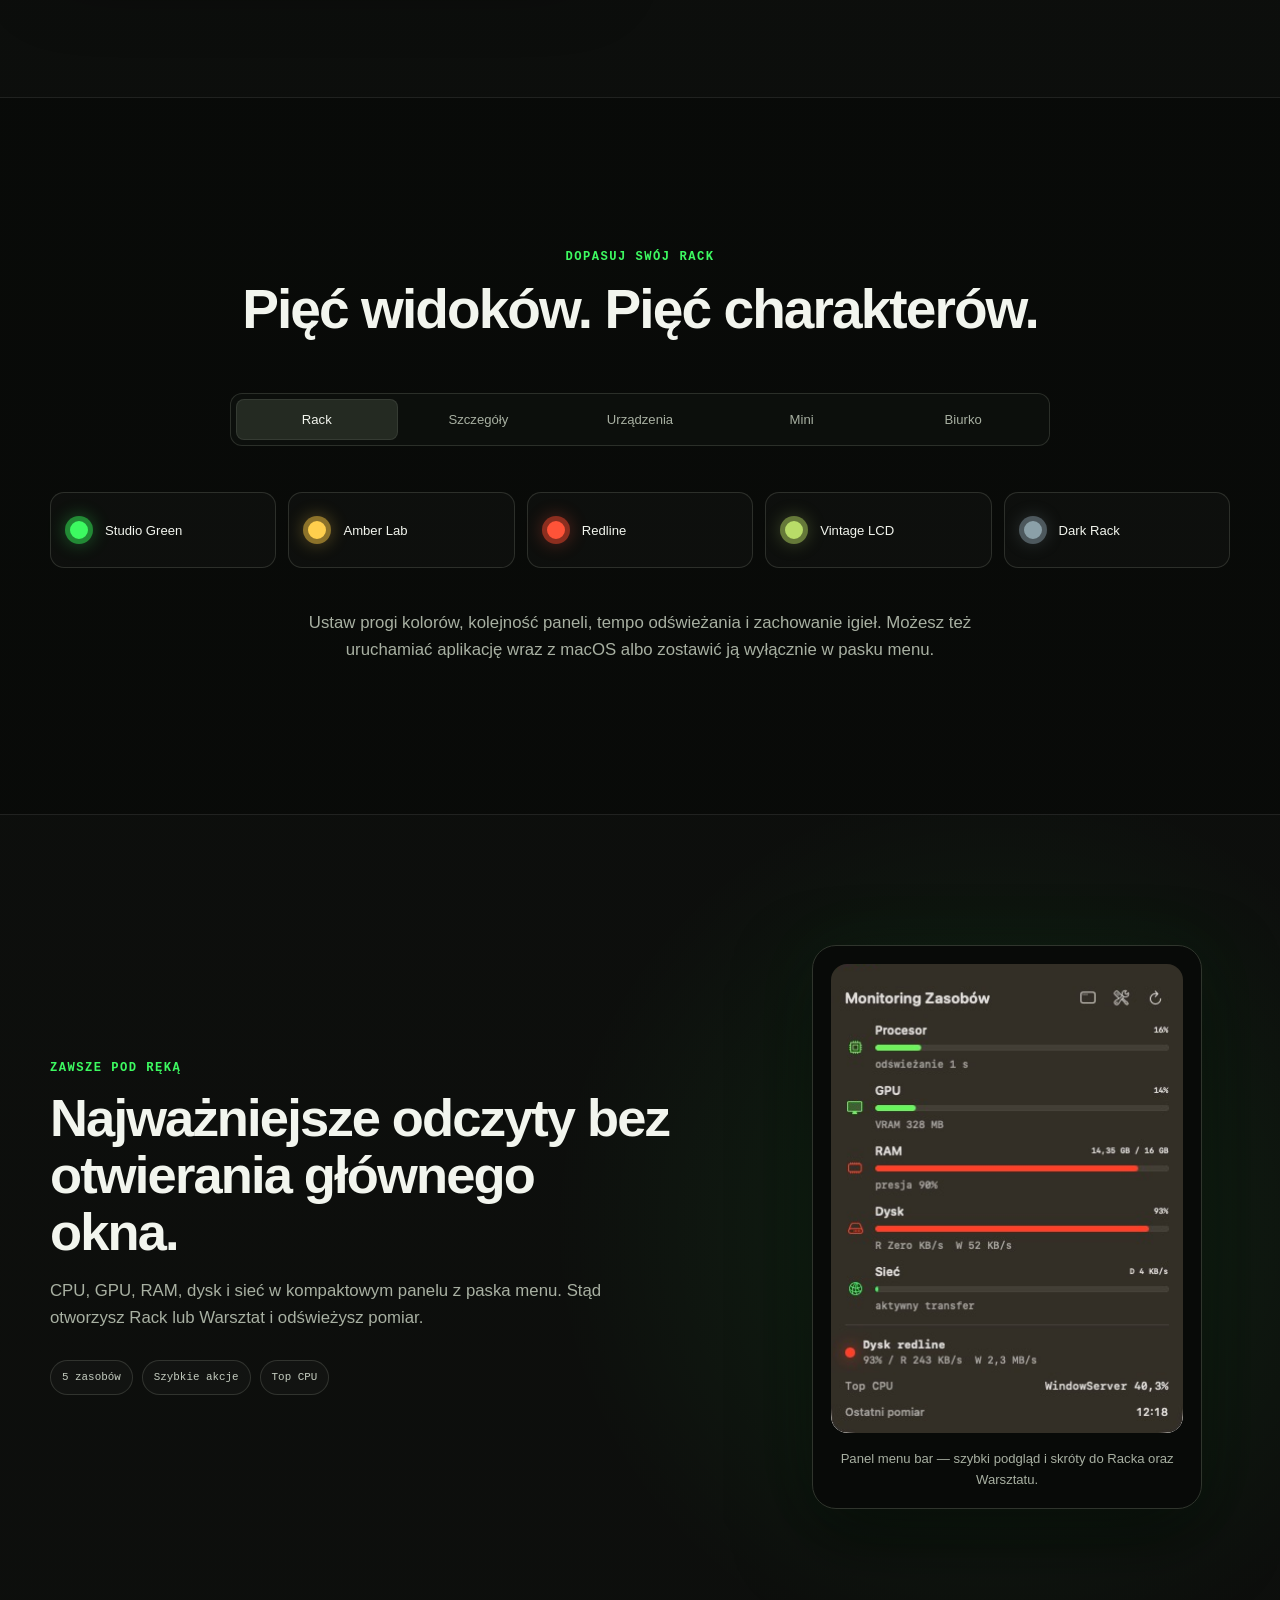
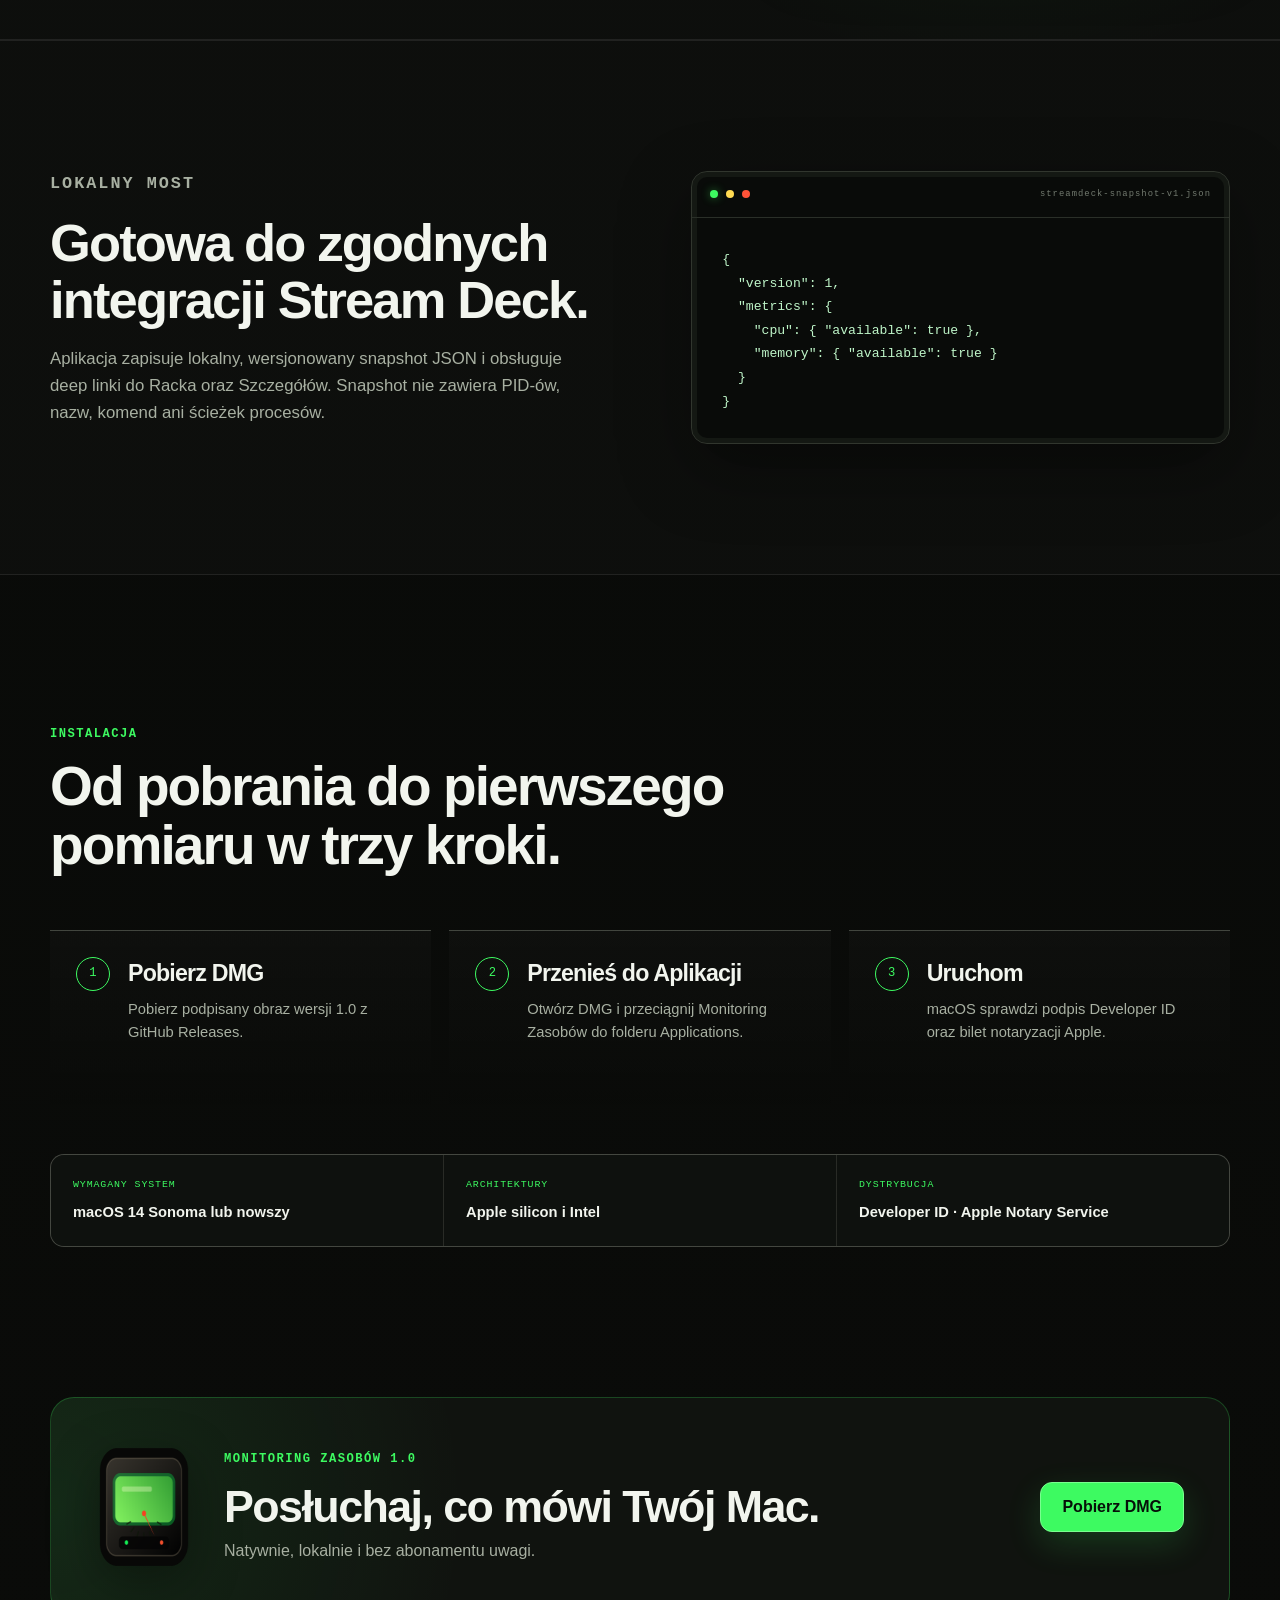
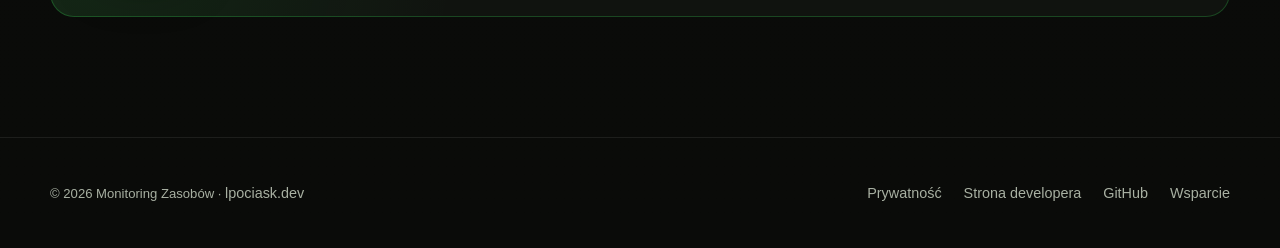
==== commit cb0f785f: "Show real app screenshots and developer link" ====
--- a/index.html
+++ b/index.html
@@ -64,48 +64,30 @@
         </div>
       </section>
 
-      <section class="rack-preview shell" aria-labelledby="rack-heading">
-        <div class="rack-topline">
+      <section class="screens-section shell" id="interfejs" aria-labelledby="screens-heading">
+        <div class="screens-heading">
           <div>
-            <p class="section-kicker">STUDIO GREEN / LIVE DECK</p>
-            <h2 id="rack-heading">Monitoring bez tabelkowej nudy</h2>
-          </div>
-          <div class="rack-controls" aria-hidden="true"><i></i><i></i><i></i></div>
-        </div>
-
-        <div class="meter-grid" aria-label="Wizualizacja stylistyki interfejsu aplikacji">
-          <article class="meter-card" style="--needle: -18deg; --signal: 38%">
-            <div class="meter-screen">
-              <div class="meter-scale"><span>0</span><span>50</span><span>100</span></div>
-              <div class="meter-arc"></div>
-              <div class="needle"></div>
-              <div class="needle-pin"></div>
-              <span class="meter-value">38%</span>
-            </div>
-            <div class="meter-label"><span>CPU</span><small>AKTYWNOŚĆ</small></div>
-          </article>
-          <article class="meter-card" style="--needle: 11deg; --signal: 62%">
-            <div class="meter-screen">
-              <div class="meter-scale"><span>0</span><span>50</span><span>100</span></div>
-              <div class="meter-arc"></div>
-              <div class="needle"></div>
-              <div class="needle-pin"></div>
-              <span class="meter-value">62%</span>
-            </div>
-            <div class="meter-label"><span>RAM</span><small>UŻYCIE</small></div>
-          </article>
-          <article class="meter-card" style="--needle: -34deg; --signal: 24%">
-            <div class="meter-screen">
-              <div class="meter-scale"><span>0</span><span>50</span><span>100</span></div>
-              <div class="meter-arc"></div>
-              <div class="needle"></div>
-              <div class="needle-pin"></div>
-              <span class="meter-value">24%</span>
-            </div>
-            <div class="meter-label"><span>SIEĆ</span><small>RUCH</small></div>
-          </article>
-        </div>
-        <p class="visual-note">Dekoracyjna wizualizacja stylistyki interfejsu — wartości są przykładowe.</p>
+            <p class="section-kicker">PRAWDZIWY INTERFEJS / WERSJA 1.0</p>
+            <h2 id="screens-heading">Rack na żywo. Mini, gdy liczy się skrót.</h2>
+          </div>
+          <p>Pięć zasobów, dwa sposoby podglądu — bez opuszczania natywnego interfejsu macOS.</p>
+        </div>
+
+        <div class="screenshot-grid">
+          <figure class="app-shot">
+            <div class="screenshot-frame">
+              <img src="assets/screenshot-rack.jpg" width="834" height="768" loading="lazy" decoding="async" alt="Główny widok aplikacji Monitoring Zasobów z analogowymi wskaźnikami CPU, GPU, RAM, dysku i sieci.">
+            </div>
+            <figcaption><strong>Rack</strong><span>Pełny podgląd CPU, GPU, RAM, dysku i sieci.</span></figcaption>
+          </figure>
+
+          <figure class="app-shot">
+            <div class="screenshot-frame">
+              <img src="assets/screenshot-mini.jpg" width="1080" height="732" loading="lazy" decoding="async" alt="Widok Mini aplikacji Monitoring Zasobów z kompaktowymi kartami pięciu zasobów.">
+            </div>
+            <figcaption><strong>Mini</strong><span>Te same odczyty w kompaktowym układzie kart.</span></figcaption>
+          </figure>
+        </div>
       </section>
 
       <section class="feature-section shell" id="mozliwosci">
@@ -161,7 +143,7 @@
           <p class="section-kicker">DOPASUJ SWÓJ RACK</p>
           <h2>Pięć widoków. Pięć charakterów.</h2>
         </div>
-        <div class="mode-strip" aria-label="Widoki aplikacji">
+        <div class="mode-strip" role="group" aria-label="Widoki aplikacji">
           <span class="active">Rack</span><span>Szczegóły</span><span>Urządzenia</span><span>Mini</span><span>Biurko</span>
         </div>
         <div class="theme-grid">
@@ -174,6 +156,26 @@
         <p class="center-copy">Ustaw progi kolorów, kolejność paneli, tempo odświeżania i zachowanie igieł. Możesz też uruchamiać aplikację wraz z macOS albo zostawić ją wyłącznie w pasku menu.</p>
       </section>
 
+      <section class="menubar-section" aria-labelledby="menubar-heading">
+        <div class="shell menubar-grid">
+          <div class="menubar-copy">
+            <p class="section-kicker">ZAWSZE POD RĘKĄ</p>
+            <h2 id="menubar-heading">Najważniejsze odczyty bez otwierania głównego okna.</h2>
+            <p>CPU, GPU, RAM, dysk i sieć w kompaktowym panelu z paska menu. Stąd otworzysz Rack lub Warsztat i odświeżysz pomiar.</p>
+            <div class="menubar-points" aria-label="Funkcje panelu w pasku menu">
+              <span>5 zasobów</span><span>Szybkie akcje</span><span>Top CPU</span>
+            </div>
+          </div>
+
+          <figure class="menubar-shot">
+            <div class="menubar-shot-crop">
+              <img src="assets/screenshot-menubar.jpg" width="350" height="492" loading="lazy" decoding="async" alt="Panel Monitoring Zasobów otwierany z paska menu macOS, pokazujący odczyty CPU, GPU, RAM, dysku i sieci.">
+            </div>
+            <figcaption>Panel menu bar — szybki podgląd i skróty do Racka oraz Warsztatu.</figcaption>
+          </figure>
+        </div>
+      </section>
+
       <section class="integration-section">
         <div class="shell integration-grid">
           <div>
@@ -181,7 +183,7 @@
             <h2>Gotowa do zgodnych integracji Stream Deck.</h2>
             <p>Aplikacja zapisuje lokalny, wersjonowany snapshot JSON i obsługuje deep linki do Racka oraz Szczegółów. Snapshot nie zawiera PID-ów, nazw, komend ani ścieżek procesów.</p>
           </div>
-          <div class="code-card" aria-label="Przykład lokalnego snapshotu Stream Deck">
+          <div class="code-card" role="group" aria-label="Przykład lokalnego snapshotu Stream Deck">
             <div class="code-card-top"><span></span><span></span><span></span><small>streamdeck-snapshot-v1.json</small></div>
             <pre><code>{
   "version": 1,
@@ -224,9 +226,10 @@
 
     <footer class="footer">
       <div class="shell footer-inner">
-        <p>© 2026 lpociask · Monitoring Zasobów</p>
+        <p>© 2026 Monitoring Zasobów · <a href="https://lpociask.dev/" rel="author">lpociask.dev</a></p>
         <nav aria-label="Stopka">
           <a href="privacy.html">Prywatność</a>
+          <a href="https://lpociask.dev/" rel="author">Strona developera</a>
           <a href="https://github.com/lpociask/monitoring-zasobow-app">GitHub</a>
           <a href="https://github.com/lpociask/monitoring-zasobow-app/issues">Wsparcie</a>
         </nav>
--- a/styles.css
+++ b/styles.css
@@ -530,6 +530,170 @@
   text-align: right;
 }
 
+.screens-section {
+  position: relative;
+  padding: 42px;
+  border: 1px solid rgba(255, 255, 255, 0.13);
+  border-radius: 26px;
+  background:
+    linear-gradient(135deg, rgba(255, 255, 255, 0.025), transparent 32%),
+    #0a0c0a;
+  box-shadow: inset 0 0 0 5px #131611, 0 30px 80px rgba(0, 0, 0, 0.38);
+}
+
+.screens-section::before,
+.screens-section::after {
+  position: absolute;
+  top: 21px;
+  width: 7px;
+  height: 7px;
+  border-radius: 50%;
+  background: #474a43;
+  box-shadow: inset 0 1px 1px rgba(255, 255, 255, 0.25);
+  content: "";
+}
+
+.screens-section::before { left: 21px; }
+.screens-section::after { right: 21px; }
+
+.screens-heading {
+  display: grid;
+  grid-template-columns: minmax(0, 1.25fr) minmax(260px, 0.75fr);
+  align-items: end;
+  gap: 54px;
+  padding: 18px 10px 34px;
+}
+
+.screens-heading h2 {
+  max-width: 760px;
+  margin: 0;
+  font-size: clamp(2rem, 4vw, 4rem);
+}
+
+.screens-heading > p {
+  margin: 0;
+  color: var(--muted);
+  font-size: 1.02rem;
+}
+
+.screenshot-grid {
+  display: grid;
+  grid-template-columns: minmax(0, 0.88fr) minmax(0, 1.12fr);
+  align-items: start;
+  gap: 18px;
+}
+
+.app-shot,
+.menubar-shot {
+  margin: 0;
+}
+
+.screenshot-frame {
+  padding: 9px;
+  overflow: hidden;
+  border: 1px solid #30352d;
+  border-radius: 18px;
+  background: #060706;
+  box-shadow: 0 20px 45px rgba(0, 0, 0, 0.38), inset 0 1px rgba(255, 255, 255, 0.07);
+}
+
+.screenshot-frame img {
+  width: 100%;
+  height: auto;
+  border-radius: 11px;
+}
+
+.app-shot figcaption {
+  display: grid;
+  gap: 3px;
+  padding: 15px 10px 2px;
+}
+
+.app-shot figcaption strong {
+  color: var(--green);
+  font-family: ui-monospace, "SFMono-Regular", Menlo, monospace;
+  font-size: 0.76rem;
+  letter-spacing: 0.08em;
+  text-transform: uppercase;
+}
+
+.app-shot figcaption span,
+.menubar-shot figcaption {
+  color: var(--muted);
+  font-size: 0.82rem;
+}
+
+.menubar-section {
+  border-block: 1px solid rgba(255, 255, 255, 0.08);
+  background:
+    radial-gradient(circle at 78% 50%, rgba(61, 250, 97, 0.09), transparent 28rem),
+    rgba(255, 255, 255, 0.018);
+}
+
+.menubar-grid {
+  display: grid;
+  grid-template-columns: minmax(0, 1fr) minmax(330px, 0.72fr);
+  align-items: center;
+  gap: clamp(54px, 9vw, 120px);
+  padding-block: 130px;
+}
+
+.menubar-copy h2 {
+  max-width: 740px;
+  font-size: clamp(2.3rem, 4.1vw, 4rem);
+}
+
+.menubar-copy > p:last-of-type {
+  max-width: 720px;
+  color: var(--muted);
+  font-size: 1.05rem;
+}
+
+.menubar-points {
+  display: flex;
+  flex-wrap: wrap;
+  gap: 9px;
+  margin-top: 28px;
+}
+
+.menubar-points span {
+  padding: 8px 11px;
+  border: 1px solid var(--line);
+  border-radius: 999px;
+  background: rgba(255, 255, 255, 0.025);
+  color: #c5cdc0;
+  font-family: ui-monospace, "SFMono-Regular", Menlo, monospace;
+  font-size: 0.68rem;
+}
+
+.menubar-shot {
+  width: min(100%, 390px);
+  justify-self: center;
+  padding: 18px;
+  border: 1px solid #30352d;
+  border-radius: 24px;
+  background: #080a08;
+  box-shadow: 0 28px 75px rgba(0, 0, 0, 0.5), 0 0 70px rgba(61, 250, 97, 0.05);
+}
+
+.menubar-shot-crop {
+  overflow: hidden;
+  border-radius: 16px;
+}
+
+.menubar-shot-crop img {
+  width: 100%;
+  height: auto;
+  margin-bottom: -26px;
+  border-radius: 16px;
+  transform: translateY(-26px);
+}
+
+.menubar-shot figcaption {
+  padding: 15px 3px 0;
+  text-align: center;
+}
+
 .feature-section,
 .modes-section,
 .install-section {
@@ -886,8 +1050,10 @@
   .feature-grid { grid-template-columns: 1fr; }
   .feature-card { min-height: 260px; }
   .feature-card h3 { margin-top: 50px; }
+  .screens-heading,
   .split-layout,
-  .integration-grid { grid-template-columns: 1fr; }
+  .integration-grid,
+  .menubar-grid { grid-template-columns: 1fr; }
   .theme-grid { grid-template-columns: repeat(3, 1fr); }
   .steps { grid-template-columns: 1fr; }
   .steps li { min-height: 0; }
@@ -908,6 +1074,9 @@
   .trust-list { align-items: flex-start; flex-direction: column; }
   .hero-visual { min-height: 330px; }
   .version-plate { right: 4%; bottom: 15px; }
+  .screens-section { width: calc(100% - 16px); padding: 34px 18px; }
+  .screens-heading { gap: 20px; padding-inline: 7px; }
+  .screenshot-grid { grid-template-columns: 1fr; }
   .rack-preview { width: calc(100% - 16px); padding: 24px 16px; }
   .rack-topline { align-items: flex-start; flex-direction: column; }
   .meter-grid { grid-template-columns: 1fr; }
@@ -917,7 +1086,8 @@
   .modes-section,
   .install-section { padding-block: 100px; }
   .split-layout,
-  .integration-grid { padding-block: 100px; }
+  .integration-grid,
+  .menubar-grid { padding-block: 100px; }
   .mode-strip { grid-template-columns: 1fr 1fr; }
   .mode-strip span:last-child { grid-column: 1 / -1; }
   .theme-grid { grid-template-columns: 1fr 1fr; }
